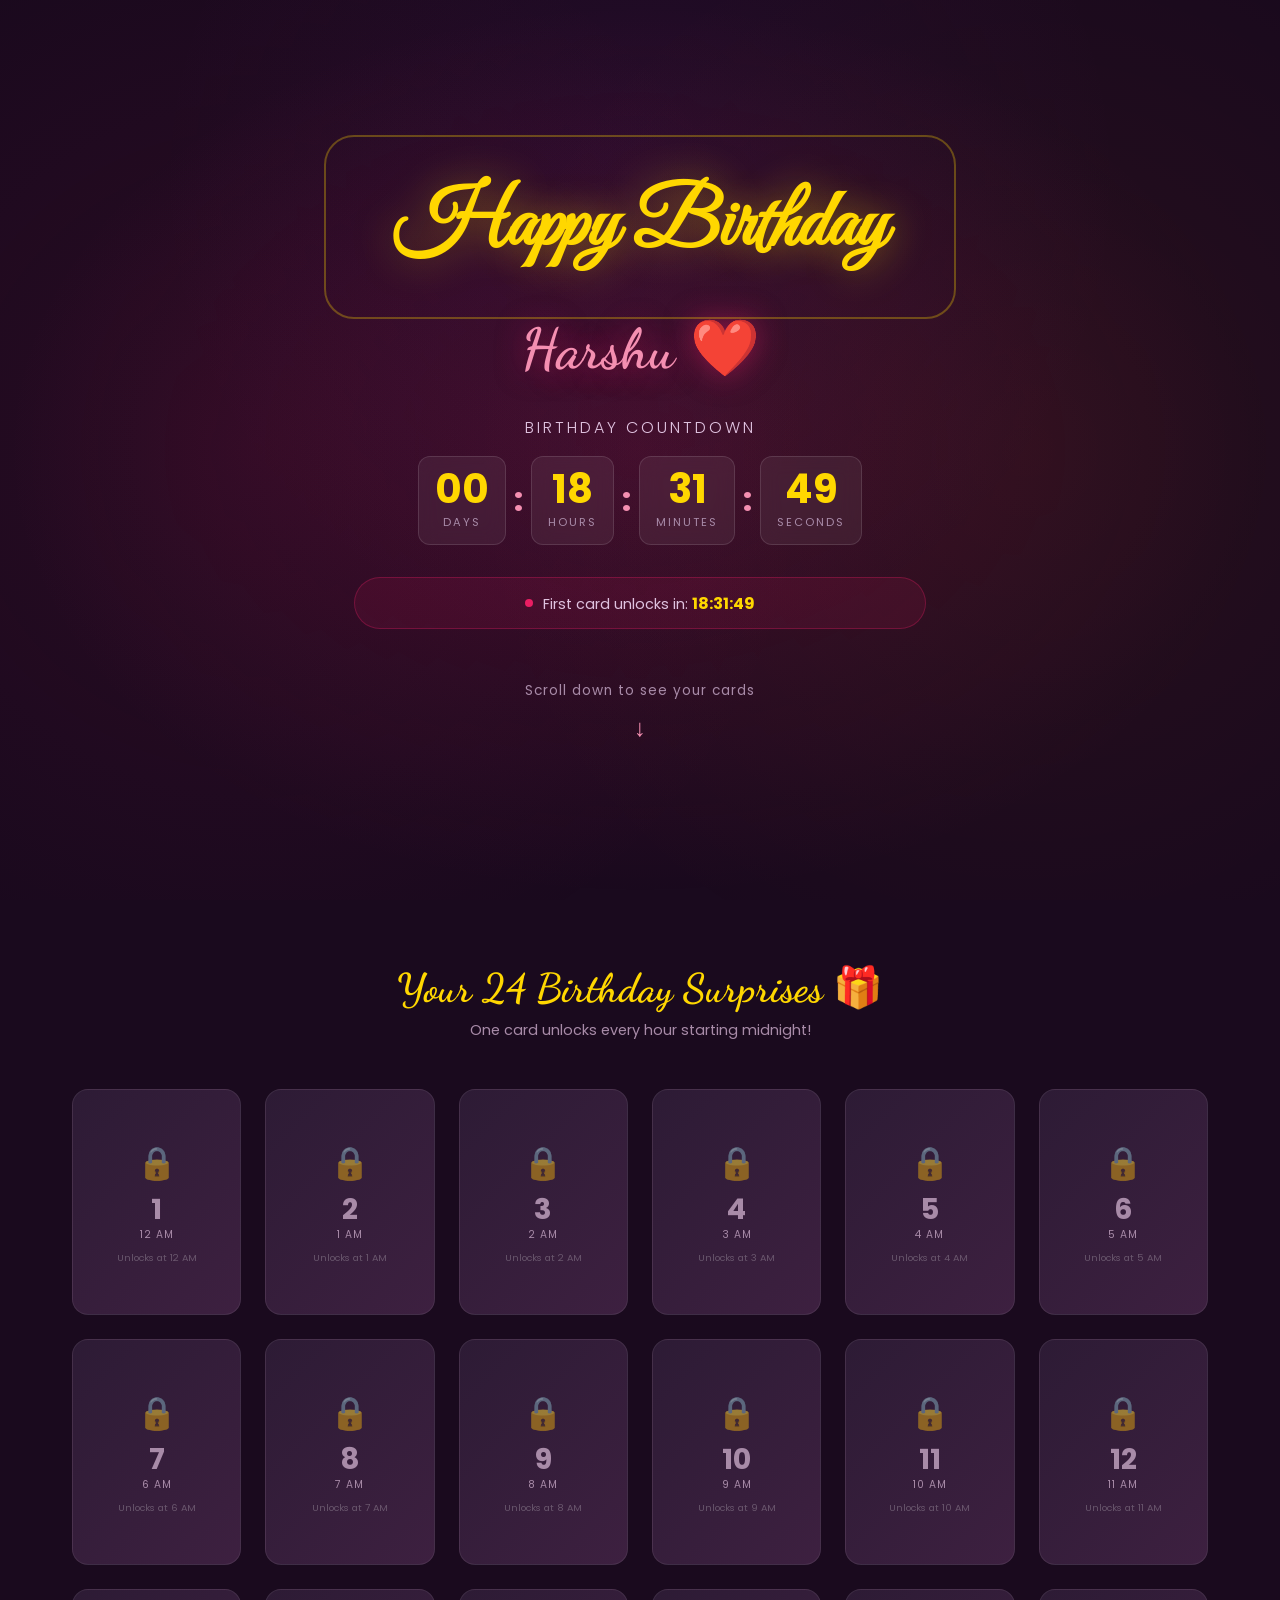
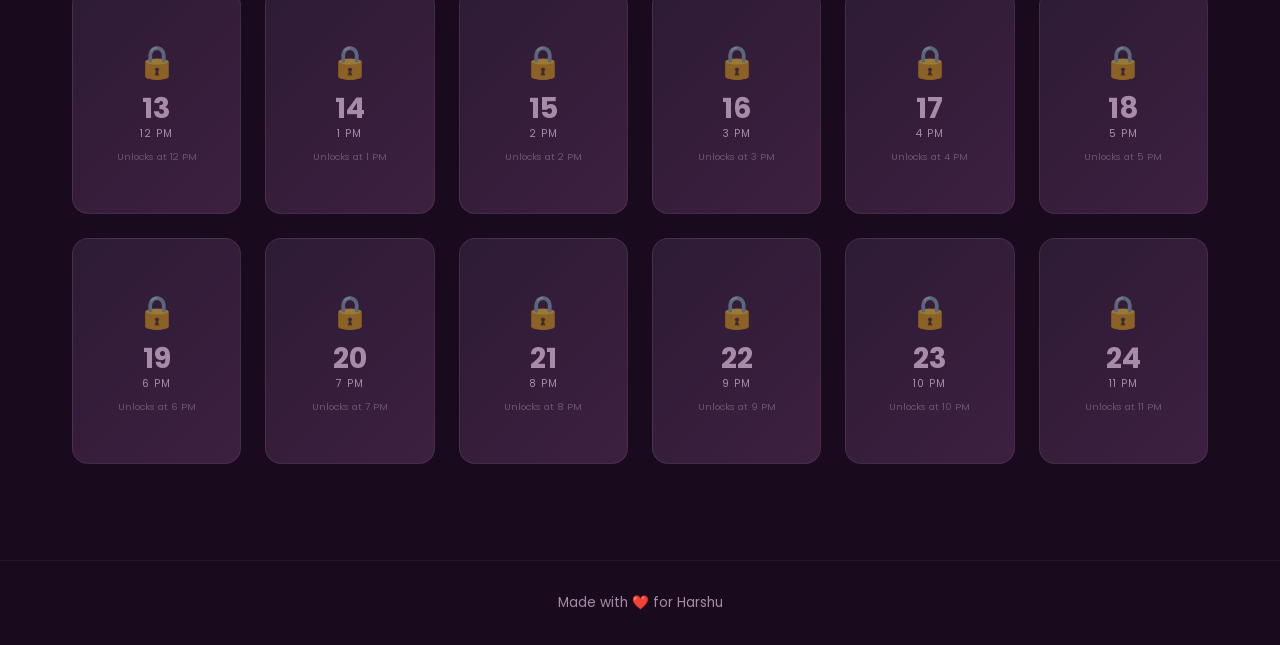
==== index.html @ 5696af91 "Add files via upload" ====
<!DOCTYPE html>
<html lang="en">
<head>
    <meta charset="UTF-8">
    <meta name="viewport" content="width=device-width, initial-scale=1.0">
    <title>Happy Birthday Harshu ❤️</title>
    <link rel="stylesheet" href="style.css">
    <link href="https://fonts.googleapis.com/css2?family=Dancing+Script:wght@400;700&family=Poppins:wght@300;400;500;600;700&family=Great+Vibes&display=swap" rel="stylesheet">
</head>
<body>
    <!-- Floating Hearts Background -->
    <div class="hearts-bg" id="heartsBg"></div>

    <!-- Confetti Canvas -->
    <canvas id="confettiCanvas"></canvas>

    <!-- Hero Section -->
    <section class="hero" id="heroSection">
        <div class="hero-content">
            <div class="sparkle-ring">
                <h1 class="birthday-title" id="birthdayTitle">Happy Birthday</h1>
            </div>
            <h2 class="birthday-name" id="birthdayName">Harshu ❤️</h2>
            <div class="countdown-wrapper" id="countdownWrapper">
                <p class="countdown-label" id="countdownLabel">Birthday Countdown</p>
                <div class="countdown-timer" id="countdownTimer">
                    <div class="time-block">
                        <span class="time-value" id="countDays">00</span>
                        <span class="time-unit">Days</span>
                    </div>
                    <div class="time-separator">:</div>
                    <div class="time-block">
                        <span class="time-value" id="countHours">00</span>
                        <span class="time-unit">Hours</span>
                    </div>
                    <div class="time-separator">:</div>
                    <div class="time-block">
                        <span class="time-value" id="countMinutes">00</span>
                        <span class="time-unit">Minutes</span>
                    </div>
                    <div class="time-separator">:</div>
                    <div class="time-block">
                        <span class="time-value" id="countSeconds">00</span>
                        <span class="time-unit">Seconds</span>
                    </div>
                </div>
            </div>
            <!-- Next Card Timer -->
            <div class="next-card-timer" id="nextCardTimer">
                <div class="pulse-dot"></div>
                <span id="nextCardText">Next card unlocks in: <strong id="nextCardTime">--:--:--</strong></span>
            </div>
            <div class="scroll-hint" id="scrollHint">
                <span>Scroll down to see your cards</span>
                <div class="scroll-arrow">↓</div>
            </div>
        </div>
    </section>

    <!-- Cards Section -->
    <section class="cards-section" id="cardsSection">
        <h2 class="section-title">Your 24 Birthday Surprises 🎁</h2>
        <p class="section-subtitle">One card unlocks every hour starting midnight!</p>
        <div class="cards-grid" id="cardsGrid">
            <!-- Cards will be generated by JS -->
        </div>
    </section>

    <!-- Card Modal -->
    <div class="modal-overlay" id="cardModal">
        <div class="modal-content">
            <button class="modal-close" id="modalClose">&times;</button>
            <div class="modal-card-number" id="modalCardNumber">Card #1</div>
            <h2 class="modal-title" id="modalTitle">Card Title</h2>
            <p class="modal-message" id="modalMessage">Card Message</p>
            <div class="modal-media" id="modalMedia">
                <!-- Media content will be injected here -->
            </div>
            <div class="modal-hearts"></div>
        </div>
    </div>

    <!-- Admin Access Button (hidden, triple-click on footer) -->
    <footer class="site-footer" id="siteFooter">
        <p>Made with ❤️ for <span id="footerName">Harshu</span></p>
        <div class="admin-trigger" id="adminTrigger" title="Triple-click for admin"></div>
    </footer>

    <script src="script.js"></script>
</body>
</html>
---- style.css ----
/* ============================================
   Harshu Birthday Website - Stylesheet
   ============================================ */

/* CSS Variables */
:root {
    --primary: #e91e63;
    --primary-light: #f48fb1;
    --primary-dark: #c2185b;
    --accent: #ff6f00;
    --accent-light: #ffab40;
    --gold: #ffd700;
    --bg-dark: #1a0a1e;
    --bg-medium: #2d1b35;
    --bg-card: rgba(45, 27, 53, 0.85);
    --bg-card-hover: rgba(60, 35, 70, 0.95);
    --text-primary: #fff;
    --text-secondary: #e0c3e0;
    --text-muted: #a88ba8;
    --glass: rgba(255, 255, 255, 0.06);
    --glass-border: rgba(255, 255, 255, 0.12);
    --shadow-glow: 0 0 30px rgba(233, 30, 99, 0.3);
    --card-radius: 16px;
    --transition: all 0.4s cubic-bezier(0.4, 0, 0.2, 1);
}

/* Reset & Base */
*, *::before, *::after {
    margin: 0;
    padding: 0;
    box-sizing: border-box;
}

html {
    scroll-behavior: smooth;
}

body {
    font-family: 'Poppins', sans-serif;
    background: var(--bg-dark);
    color: var(--text-primary);
    min-height: 100vh;
    overflow-x: hidden;
    position: relative;
}

/* ============================================
   Floating Hearts Background
   ============================================ */
.hearts-bg {
    position: fixed;
    top: 0;
    left: 0;
    width: 100%;
    height: 100%;
    pointer-events: none;
    z-index: 0;
    overflow: hidden;
}

.heart-float {
    position: absolute;
    font-size: var(--size, 20px);
    opacity: var(--opacity, 0.15);
    animation: floatUp var(--duration, 8s) linear infinite;
    animation-delay: var(--delay, 0s);
    left: var(--left, 50%);
    bottom: -40px;
    filter: blur(0.5px);
}

@keyframes floatUp {
    0% {
        transform: translateY(0) rotate(0deg) scale(1);
        opacity: var(--opacity, 0.15);
    }
    50% {
        opacity: calc(var(--opacity, 0.15) * 1.5);
    }
    100% {
        transform: translateY(-110vh) rotate(360deg) scale(0.5);
        opacity: 0;
    }
}

/* ============================================
   Confetti Canvas
   ============================================ */
#confettiCanvas {
    position: fixed;
    top: 0;
    left: 0;
    width: 100%;
    height: 100%;
    pointer-events: none;
    z-index: 9999;
}

/* ============================================
   Hero Section
   ============================================ */
.hero {
    position: relative;
    min-height: 100vh;
    display: flex;
    align-items: center;
    justify-content: center;
    text-align: center;
    z-index: 1;
    padding: 2rem;
    background: radial-gradient(ellipse at center, rgba(233, 30, 99, 0.15) 0%, transparent 70%);
}

.hero::before {
    content: '';
    position: absolute;
    top: 0;
    left: 0;
    right: 0;
    bottom: 0;
    background: 
        radial-gradient(circle at 20% 50%, rgba(233, 30, 99, 0.08) 0%, transparent 50%),
        radial-gradient(circle at 80% 50%, rgba(255, 111, 0, 0.06) 0%, transparent 50%),
        radial-gradient(circle at 50% 20%, rgba(156, 39, 176, 0.08) 0%, transparent 50%);
    z-index: -1;
}

.hero-content {
    max-width: 700px;
    animation: fadeInUp 1s ease-out;
}

@keyframes fadeInUp {
    from { opacity: 0; transform: translateY(40px); }
    to { opacity: 1; transform: translateY(0); }
}

/* Sparkle Ring around Title */
.sparkle-ring {
    position: relative;
    display: inline-block;
    margin-bottom: 1rem;
}

.sparkle-ring::before {
    content: '';
    position: absolute;
    top: -20px;
    left: -30px;
    right: -30px;
    bottom: -20px;
    border: 2px solid rgba(255, 215, 0, 0.3);
    border-radius: 30px;
    animation: sparklePulse 3s ease-in-out infinite;
}

@keyframes sparklePulse {
    0%, 100% { border-color: rgba(255, 215, 0, 0.2); box-shadow: 0 0 10px rgba(255, 215, 0, 0.1); }
    50% { border-color: rgba(255, 215, 0, 0.5); box-shadow: 0 0 30px rgba(255, 215, 0, 0.2); }
}

.birthday-title {
    font-family: 'Great Vibes', cursive;
    font-size: clamp(2.5rem, 8vw, 5rem);
    color: var(--gold);
    text-shadow: 0 0 40px rgba(255, 215, 0, 0.4);
    line-height: 1.2;
    padding: 0.3em 0.5em;
}

.birthday-name {
    font-family: 'Dancing Script', cursive;
    font-size: clamp(2rem, 6vw, 3.5rem);
    color: var(--primary-light);
    text-shadow: 0 0 30px rgba(233, 30, 99, 0.5);
    margin-bottom: 2rem;
    animation: nameGlow 2s ease-in-out infinite alternate;
}

@keyframes nameGlow {
    from { text-shadow: 0 0 20px rgba(233, 30, 99, 0.3); }
    to { text-shadow: 0 0 40px rgba(233, 30, 99, 0.6), 0 0 80px rgba(233, 30, 99, 0.2); }
}

/* ============================================
   Countdown Timer
   ============================================ */
.countdown-wrapper {
    margin: 2rem 0;
}

.countdown-label {
    font-size: 1rem;
    color: var(--text-secondary);
    margin-bottom: 1rem;
    text-transform: uppercase;
    letter-spacing: 3px;
    font-weight: 300;
}

.countdown-timer {
    display: flex;
    align-items: center;
    justify-content: center;
    gap: 0.5rem;
}

.time-block {
    display: flex;
    flex-direction: column;
    align-items: center;
    background: var(--glass);
    border: 1px solid var(--glass-border);
    border-radius: 12px;
    padding: 0.8rem 1rem;
    min-width: 70px;
    backdrop-filter: blur(10px);
}

.time-value {
    font-size: clamp(1.5rem, 4vw, 2.5rem);
    font-weight: 700;
    color: var(--gold);
    line-height: 1;
}

.time-unit {
    font-size: 0.7rem;
    color: var(--text-muted);
    text-transform: uppercase;
    letter-spacing: 2px;
    margin-top: 0.3rem;
}

.time-separator {
    font-size: 2rem;
    font-weight: 700;
    color: var(--primary-light);
    animation: blinkColon 1s step-end infinite;
}

@keyframes blinkColon {
    0%, 100% { opacity: 1; }
    50% { opacity: 0.3; }
}

/* Next Card Timer */
.next-card-timer {
    display: flex;
    align-items: center;
    justify-content: center;
    gap: 0.6rem;
    margin-top: 1.5rem;
    padding: 0.8rem 1.5rem;
    background: rgba(233, 30, 99, 0.1);
    border: 1px solid rgba(233, 30, 99, 0.3);
    border-radius: 50px;
    font-size: 0.9rem;
    color: var(--text-secondary);
    animation: pulseGlow 2s ease-in-out infinite;
}

.next-card-timer strong {
    color: var(--gold);
    font-size: 1rem;
}

.pulse-dot {
    width: 8px;
    height: 8px;
    border-radius: 50%;
    background: var(--primary);
    animation: pulseDot 1.5s ease-in-out infinite;
}

@keyframes pulseDot {
    0%, 100% { transform: scale(1); opacity: 1; }
    50% { transform: scale(1.5); opacity: 0.5; }
}

@keyframes pulseGlow {
    0%, 100% { box-shadow: 0 0 10px rgba(233, 30, 99, 0.1); }
    50% { box-shadow: 0 0 25px rgba(233, 30, 99, 0.2); }
}

/* Scroll Hint */
.scroll-hint {
    margin-top: 3rem;
    animation: bounceDown 2s ease-in-out infinite;
}

.scroll-hint span {
    font-size: 0.85rem;
    color: var(--text-muted);
    letter-spacing: 1px;
}

.scroll-arrow {
    font-size: 1.5rem;
    color: var(--primary-light);
    margin-top: 0.5rem;
}

@keyframes bounceDown {
    0%, 100% { transform: translateY(0); }
    50% { transform: translateY(10px); }
}

/* ============================================
   Cards Section
   ============================================ */
.cards-section {
    position: relative;
    z-index: 1;
    padding: 4rem 2rem 6rem;
    max-width: 1200px;
    margin: 0 auto;
}

.section-title {
    font-family: 'Dancing Script', cursive;
    font-size: clamp(1.8rem, 5vw, 2.5rem);
    text-align: center;
    color: var(--gold);
    margin-bottom: 0.5rem;
}

.section-subtitle {
    text-align: center;
    color: var(--text-muted);
    font-size: 0.9rem;
    margin-bottom: 3rem;
}

.cards-grid {
    display: grid;
    grid-template-columns: repeat(auto-fill, minmax(160px, 1fr));
    gap: 1.2rem;
}

@media (min-width: 768px) {
    .cards-grid {
        grid-template-columns: repeat(6, 1fr);
        gap: 1.5rem;
    }
}

@media (max-width: 480px) {
    .cards-grid {
        grid-template-columns: repeat(3, 1fr);
        gap: 0.8rem;
    }
}

/* ============================================
   Individual Card
   ============================================ */
.birthday-card {
    position: relative;
    aspect-ratio: 3 / 4;
    border-radius: var(--card-radius);
    cursor: pointer;
    transition: var(--transition);
    overflow: hidden;
    perspective: 1000px;
}

.birthday-card:hover {
    transform: translateY(-5px);
    box-shadow: var(--shadow-glow);
}

/* Locked Card */
.card-locked {
    background: linear-gradient(135deg, var(--bg-medium) 0%, #3d2040 100%);
    border: 1px solid rgba(255, 255, 255, 0.08);
}

.card-locked .card-front {
    display: flex;
    flex-direction: column;
    align-items: center;
    justify-content: center;
    height: 100%;
    padding: 1rem;
    text-align: center;
}

.card-lock-icon {
    font-size: 2rem;
    margin-bottom: 0.5rem;
    opacity: 0.5;
    animation: lockWiggle 3s ease-in-out infinite;
}

@keyframes lockWiggle {
    0%, 100% { transform: rotate(0); }
    25% { transform: rotate(-3deg); }
    75% { transform: rotate(3deg); }
}

.card-number {
    font-size: 1.8rem;
    font-weight: 700;
    color: var(--text-muted);
    line-height: 1;
}

.card-number-label {
    font-size: 0.65rem;
    color: var(--text-muted);
    text-transform: uppercase;
    letter-spacing: 1px;
    margin-top: 0.2rem;
}

.card-unlock-time {
    font-size: 0.6rem;
    color: rgba(255, 255, 255, 0.25);
    margin-top: 0.5rem;
}

/* Locked shimmer */
.card-locked::after {
    content: '';
    position: absolute;
    top: 0;
    left: -100%;
    width: 100%;
    height: 100%;
    background: linear-gradient(90deg, transparent, rgba(255, 255, 255, 0.03), transparent);
    animation: shimmer 4s infinite;
}

@keyframes shimmer {
    0% { left: -100%; }
    100% { left: 100%; }
}

/* Unlocked Card */
.card-unlocked {
    background: linear-gradient(135deg, var(--primary-dark) 0%, #e91e63 50%, var(--accent) 100%);
    border: 1px solid rgba(255, 215, 0, 0.3);
    box-shadow: 0 0 20px rgba(233, 30, 99, 0.3);
    animation: cardGlow 2s ease-in-out infinite alternate;
}

.card-unlocked:hover {
    box-shadow: 0 0 40px rgba(233, 30, 99, 0.5);
}

@keyframes cardGlow {
    from { box-shadow: 0 0 15px rgba(233, 30, 99, 0.2); }
    to { box-shadow: 0 0 25px rgba(233, 30, 99, 0.4); }
}

.card-unlocked .card-front {
    display: flex;
    flex-direction: column;
    align-items: center;
    justify-content: center;
    height: 100%;
    padding: 1rem;
    text-align: center;
}

.card-unlocked .card-number {
    color: #fff;
    text-shadow: 0 0 10px rgba(255, 255, 255, 0.5);
}

.card-unlocked .card-number-label {
    color: rgba(255, 255, 255, 0.8);
}

.card-open-icon {
    font-size: 1.5rem;
    margin-top: 0.5rem;
    animation: giftBounce 1.5s ease-in-out infinite;
}

@keyframes giftBounce {
    0%, 100% { transform: scale(1); }
    50% { transform: scale(1.2); }
}

.card-title-preview {
    font-size: 0.65rem;
    color: rgba(255, 255, 255, 0.9);
    margin-top: 0.4rem;
    font-weight: 500;
    max-width: 100%;
    overflow: hidden;
    text-overflow: ellipsis;
    white-space: nowrap;
}

/* Recently Unlocked - special animation */
.card-just-unlocked {
    animation: unlockBurst 1s ease-out;
}

@keyframes unlockBurst {
    0% { transform: scale(1); }
    30% { transform: scale(1.15); }
    60% { transform: scale(0.95); }
    100% { transform: scale(1); }
}

/* ============================================
   Card Modal
   ============================================ */
.modal-overlay {
    position: fixed;
    top: 0;
    left: 0;
    width: 100%;
    height: 100%;
    background: rgba(0, 0, 0, 0.85);
    backdrop-filter: blur(8px);
    z-index: 1000;
    display: flex;
    align-items: center;
    justify-content: center;
    padding: 1.5rem;
    opacity: 0;
    visibility: hidden;
    transition: all 0.4s ease;
}

.modal-overlay.active {
    opacity: 1;
    visibility: visible;
}

.modal-content {
    background: linear-gradient(145deg, #2d1b35 0%, #1a0a1e 100%);
    border: 1px solid rgba(233, 30, 99, 0.3);
    border-radius: 24px;
    padding: 2.5rem;
    max-width: 550px;
    width: 100%;
    max-height: 90vh;
    overflow-y: auto;
    position: relative;
    transform: scale(0.8) translateY(30px);
    transition: transform 0.4s cubic-bezier(0.34, 1.56, 0.64, 1);
    box-shadow: 0 0 60px rgba(233, 30, 99, 0.3);
}

.modal-overlay.active .modal-content {
    transform: scale(1) translateY(0);
}

.modal-close {
    position: absolute;
    top: 1rem;
    right: 1rem;
    background: rgba(255, 255, 255, 0.1);
    border: none;
    color: #fff;
    font-size: 1.5rem;
    width: 40px;
    height: 40px;
    border-radius: 50%;
    cursor: pointer;
    transition: var(--transition);
    display: flex;
    align-items: center;
    justify-content: center;
}

.modal-close:hover {
    background: rgba(233, 30, 99, 0.5);
    transform: rotate(90deg);
}

.modal-card-number {
    font-size: 0.8rem;
    color: var(--primary-light);
    text-transform: uppercase;
    letter-spacing: 2px;
    margin-bottom: 0.5rem;
}

.modal-title {
    font-family: 'Dancing Script', cursive;
    font-size: clamp(1.8rem, 4vw, 2.5rem);
    color: var(--gold);
    margin-bottom: 1rem;
    line-height: 1.3;
}

.modal-message {
    font-size: 1rem;
    color: var(--text-secondary);
    line-height: 1.8;
    margin-bottom: 1.5rem;
    white-space: pre-wrap;
}

.modal-media {
    width: 100%;
    margin-bottom: 1rem;
}

/* Media Containers */
.media-container {
    width: 100%;
    border-radius: 12px;
    overflow: hidden;
    background: rgba(0, 0, 0, 0.3);
    border: 1px solid rgba(255, 255, 255, 0.08);
}

/* Photo */
.media-img {
    width: 100%;
    display: block;
    border-radius: 12px;
    object-fit: contain;
    max-height: 400px;
    background: #000;
}

/* Iframe (video + audio embed) */
.media-iframe {
    width: 100%;
    aspect-ratio: 16/9;
    border: none;
    border-radius: 12px;
    display: block;
}

/* Audio embed wrapper — shorter aspect ratio for audio */
.audio-embed-wrapper {
    width: 100%;
    aspect-ratio: 4/1;
    min-height: 120px;
    overflow: hidden;
    border-radius: 12px;
}

.audio-embed-wrapper .media-iframe {
    width: 100%;
    height: 100%;
    aspect-ratio: unset;
}

/* Native audio player */
.media-audio {
    width: 100%;
    border-radius: 12px;
    outline: none;
    display: block;
    padding: 1rem;
}

/* Native video player */
.media-video {
    width: 100%;
    border-radius: 12px;
    display: block;
}

/* Open link fallback */
.media-open-link {
    display: inline-flex;
    align-items: center;
    gap: 0.3rem;
    padding: 0.5rem 1rem;
    margin: 0.75rem 0 0.25rem;
    font-size: 0.8rem;
    color: var(--primary-light);
    text-decoration: none;
    border: 1px solid rgba(233, 30, 99, 0.3);
    border-radius: 8px;
    transition: var(--transition);
    background: rgba(233, 30, 99, 0.05);
}

.media-open-link:hover {
    background: rgba(233, 30, 99, 0.15);
    border-color: var(--primary);
    color: #fff;
}

/* Media fallback */
.media-fallback {
    padding: 1.5rem;
    text-align: center;
    color: var(--text-muted);
    border: 1px dashed rgba(255, 255, 255, 0.15);
    border-radius: 12px;
    background: rgba(0, 0, 0, 0.2);
}

.media-fallback p {
    margin-bottom: 0.75rem;
    font-size: 0.9rem;
}

.modal-hearts {
    position: absolute;
    top: 0;
    left: 0;
    width: 100%;
    height: 100%;
    pointer-events: none;
    overflow: hidden;
}

/* ============================================
   Footer
   ============================================ */
.site-footer {
    position: relative;
    z-index: 1;
    text-align: center;
    padding: 2rem;
    color: var(--text-muted);
    font-size: 0.85rem;
    border-top: 1px solid rgba(255, 255, 255, 0.05);
}

.admin-trigger {
    position: absolute;
    bottom: 0;
    right: 2rem;
    width: 30px;
    height: 30px;
    cursor: default;
}

/* ============================================
   Scrollbar Styling
   ============================================ */
::-webkit-scrollbar {
    width: 8px;
}

::-webkit-scrollbar-track {
    background: var(--bg-dark);
}

::-webkit-scrollbar-thumb {
    background: var(--primary-dark);
    border-radius: 4px;
}

::-webkit-scrollbar-thumb:hover {
    background: var(--primary);
}

/* ============================================
   Media Queries
   ============================================ */
@media (max-width: 600px) {
    .hero-content {
        padding: 0;
    }
    
    .time-block {
        min-width: 55px;
        padding: 0.6rem 0.5rem;
    }
    
    .time-value {
        font-size: 1.3rem;
    }
    
    .time-separator {
        font-size: 1.5rem;
    }
    
    .countdown-timer {
        gap: 0.3rem;
    }
    
    .modal-content {
        padding: 1.5rem;
        border-radius: 16px;
    }
    
    .birthday-card {
        aspect-ratio: 5 / 6;
    }
    
    .card-lock-icon {
        font-size: 1.5rem;
    }
    
    .card-number {
        font-size: 1.3rem;
    }
}

/* ============================================
   Celebration Mode (All unlocked)
   ============================================ */
.celebration .hero::after {
    content: '';
    position: absolute;
    top: 0;
    left: 0;
    width: 100%;
    height: 100%;
    background: radial-gradient(circle, rgba(255, 215, 0, 0.1) 0%, transparent 70%);
    animation: celebrationPulse 2s ease-in-out infinite;
}

@keyframes celebrationPulse {
    0%, 100% { opacity: 0.5; }
    50% { opacity: 1; }
}

/* ============================================
   Utility Classes
   ============================================ */
.hidden {
    display: none !important;
}

.fade-in {
    animation: fadeIn 0.6s ease-out forwards;
}

@keyframes fadeIn {
    from { opacity: 0; }
    to { opacity: 1; }
}

/* Media type badges on cards */
.media-badge {
    position: absolute;
    top: 8px;
    right: 8px;
    font-size: 0.85rem;
    background: rgba(0, 0, 0, 0.4);
    padding: 2px 6px;
    border-radius: 6px;
    z-index: 2;
}
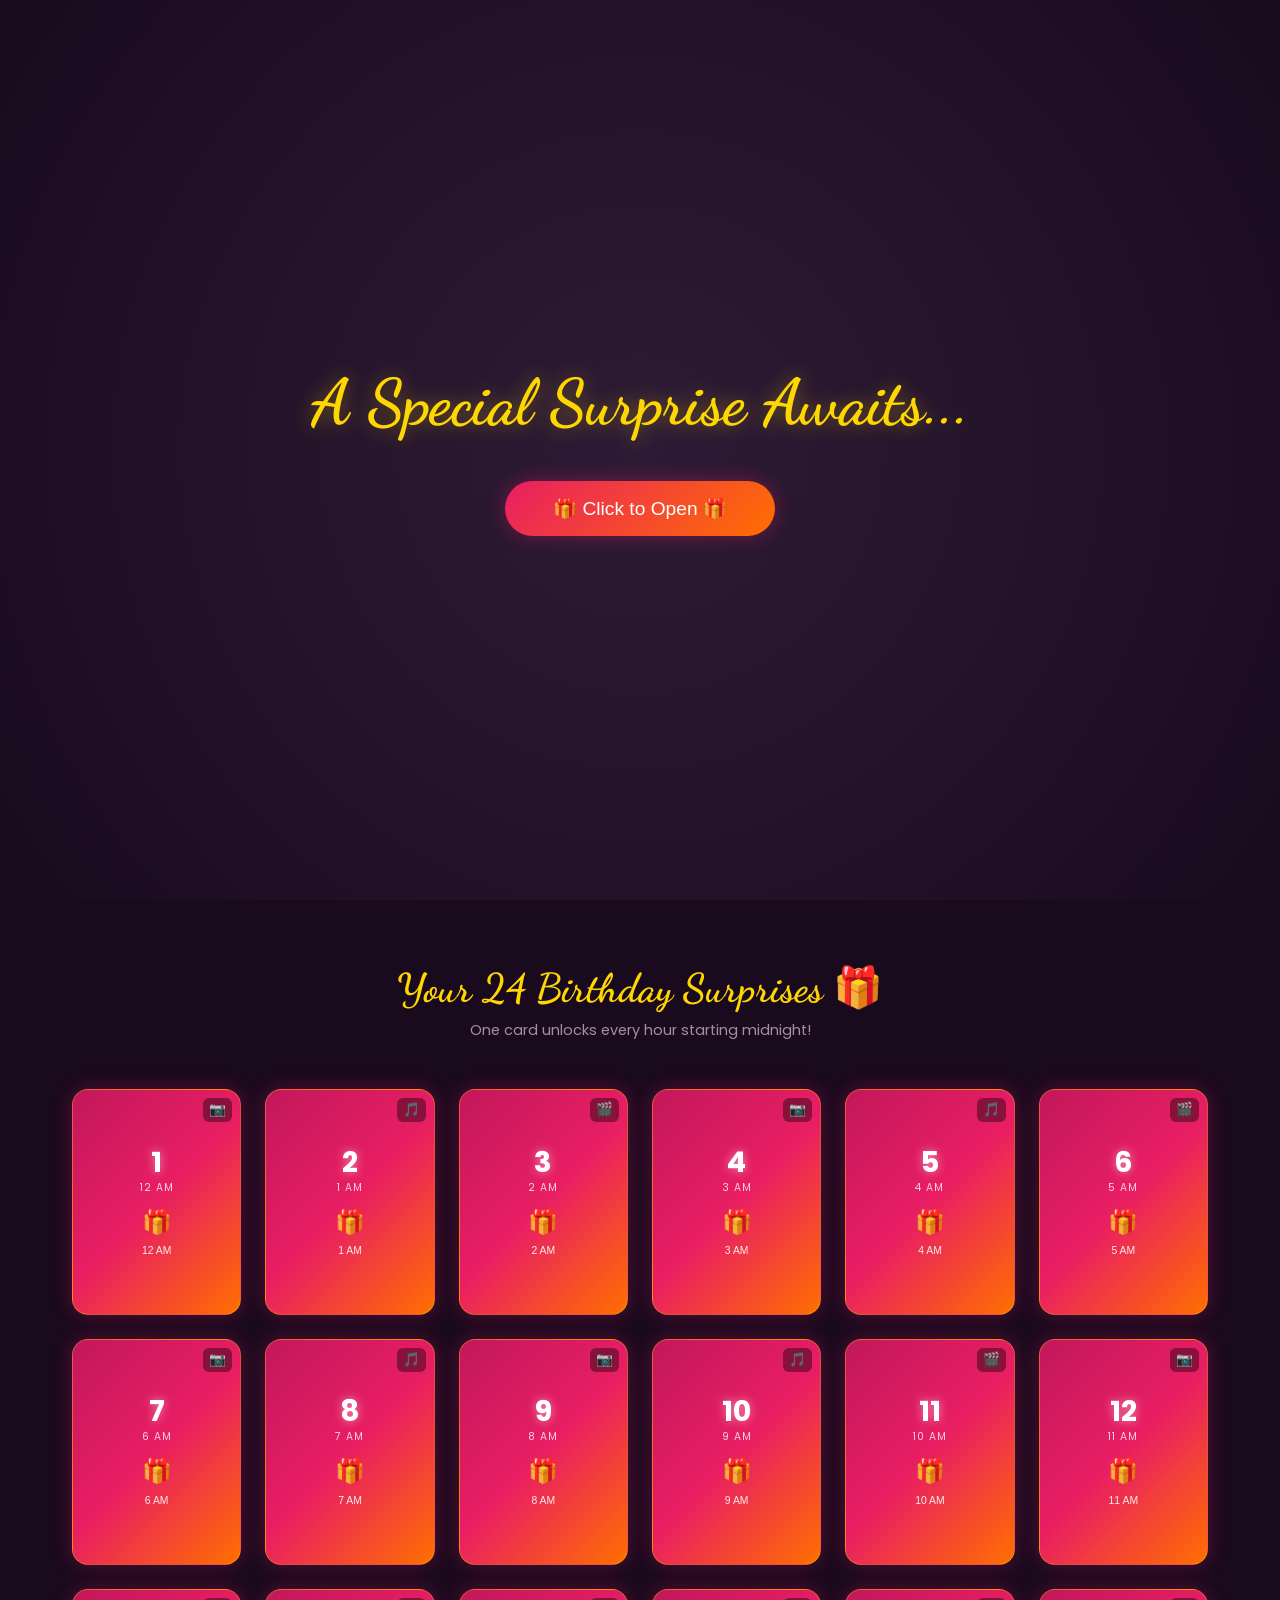
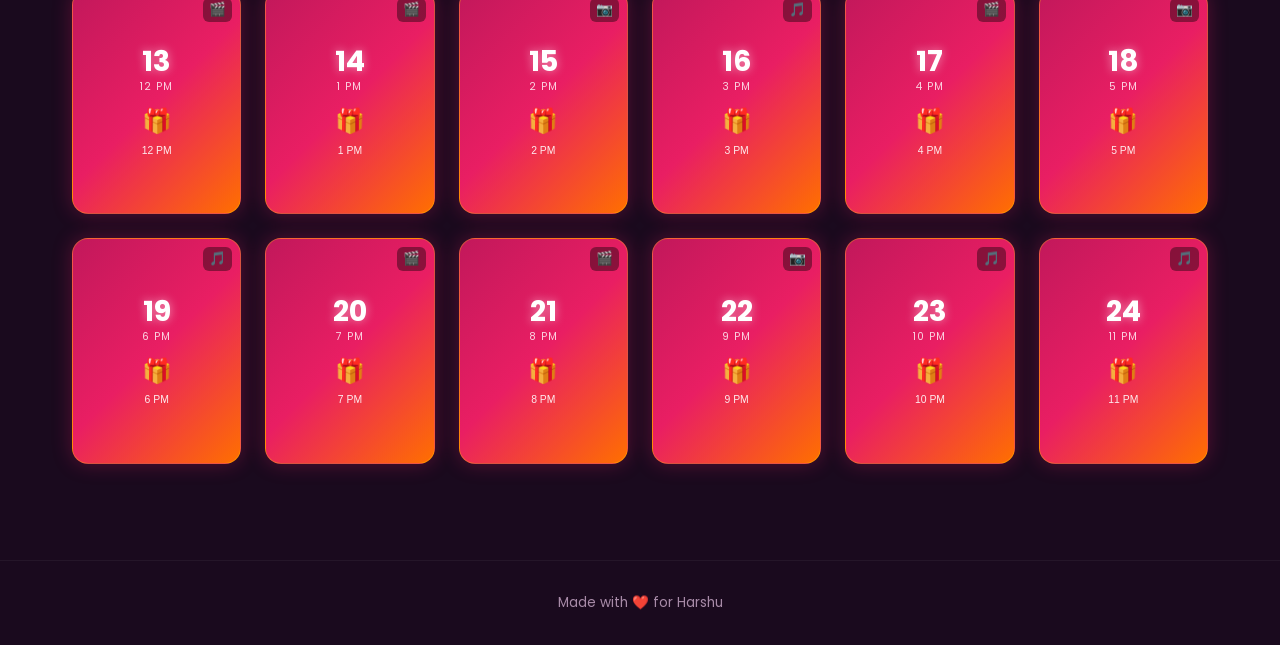
==== commit df56042f: "background music" ====
--- a/index.html
+++ b/index.html
@@ -8,6 +8,16 @@
     <link href="https://fonts.googleapis.com/css2?family=Dancing+Script:wght@400;700&family=Poppins:wght@300;400;500;600;700&family=Great+Vibes&display=swap" rel="stylesheet">
 </head>
 <body>
+    <div id="enterScreen" class="enter-screen">
+        <div class="enter-content">
+            <h1>A Special Surprise Awaits...</h1>
+            <button id="enterBtn" class="btn btn-primary btn-large">🎁 Click to Open 🎁</button>
+        </div>
+    </div>
+    
+    <audio id="bgMusic" loop>
+        <source src="background-song.mp3" type="audio/mpeg">
+    </audio>
     <!-- Floating Hearts Background -->
     <div class="hearts-bg" id="heartsBg"></div>
 
--- a/style.css
+++ b/style.css
@@ -23,6 +23,105 @@
     --card-radius: 16px;
     --transition: all 0.4s cubic-bezier(0.4, 0, 0.2, 1);
 }
+/* ============================================
+   Enter Screen Overlay (Animated)
+   ============================================ */
+.enter-screen {
+    position: fixed;
+    top: 0;
+    left: 0;
+    width: 100%;
+    height: 100%;
+    /* A deep, rich gradient background */
+    background: radial-gradient(circle at center, var(--bg-medium) 0%, var(--bg-dark) 100%);
+    z-index: 99999;
+    display: flex;
+    align-items: center;
+    justify-content: center;
+    text-align: center;
+    /* The transition when they click the button */
+    transition: opacity 0.8s ease, visibility 0.8s ease, transform 0.8s ease;
+}
+
+.enter-content {
+    /* Slide up and fade in when the page first loads */
+    animation: slideUpFade 1.2s ease-out forwards;
+}
+
+.enter-content h1 {
+    font-family: 'Dancing Script', cursive;
+    color: var(--gold);
+    font-size: clamp(2.5rem, 6vw, 4rem);
+    margin-bottom: 2.5rem;
+    text-shadow: 0 0 20px rgba(255, 215, 0, 0.4);
+    /* Gentle floating animation */
+    animation: floatText 3s ease-in-out infinite;
+}
+
+#enterBtn {
+    font-size: 1.2rem;
+    padding: 1rem 3rem;
+    border-radius: 50px;
+    background: linear-gradient(135deg, var(--primary), var(--accent));
+    border: none;
+    color: white;
+    box-shadow: 0 0 20px rgba(233, 30, 99, 0.4);
+    /* Inviting pulse animation */
+    animation: pulseButton 2s infinite;
+    transition: transform 0.3s ease, box-shadow 0.3s ease;
+}
+
+#enterBtn:hover {
+    transform: scale(1.05) translateY(-2px);
+    box-shadow: 0 10px 30px rgba(233, 30, 99, 0.6);
+    animation: none; /* Stop pulsing when hovered */
+}
+
+/* Class added via JavaScript to hide the screen */
+.enter-screen.hidden-overlay {
+    opacity: 0;
+    visibility: hidden;
+    transform: scale(1.1); /* Creates a 'dive in' zoom effect */
+}
+
+/* --- Keyframes for Animations --- */
+
+@keyframes slideUpFade {
+    from {
+        opacity: 0;
+        transform: translateY(30px);
+    }
+    to {
+        opacity: 1;
+        transform: translateY(0);
+    }
+}
+
+@keyframes floatText {
+    0%, 100% {
+        transform: translateY(0);
+        text-shadow: 0 0 20px rgba(255, 215, 0, 0.4);
+    }
+    50% {
+        transform: translateY(-10px);
+        text-shadow: 0 0 35px rgba(255, 215, 0, 0.8);
+    }
+}
+
+@keyframes pulseButton {
+    0% {
+        box-shadow: 0 0 0 0 rgba(233, 30, 99, 0.7);
+        transform: scale(1);
+    }
+    70% {
+        box-shadow: 0 0 0 15px rgba(233, 30, 99, 0);
+        transform: scale(1.02);
+    }
+    100% {
+        box-shadow: 0 0 0 0 rgba(233, 30, 99, 0);
+        transform: scale(1);
+    }
+}
 
 /* Reset & Base */
 *, *::before, *::after {
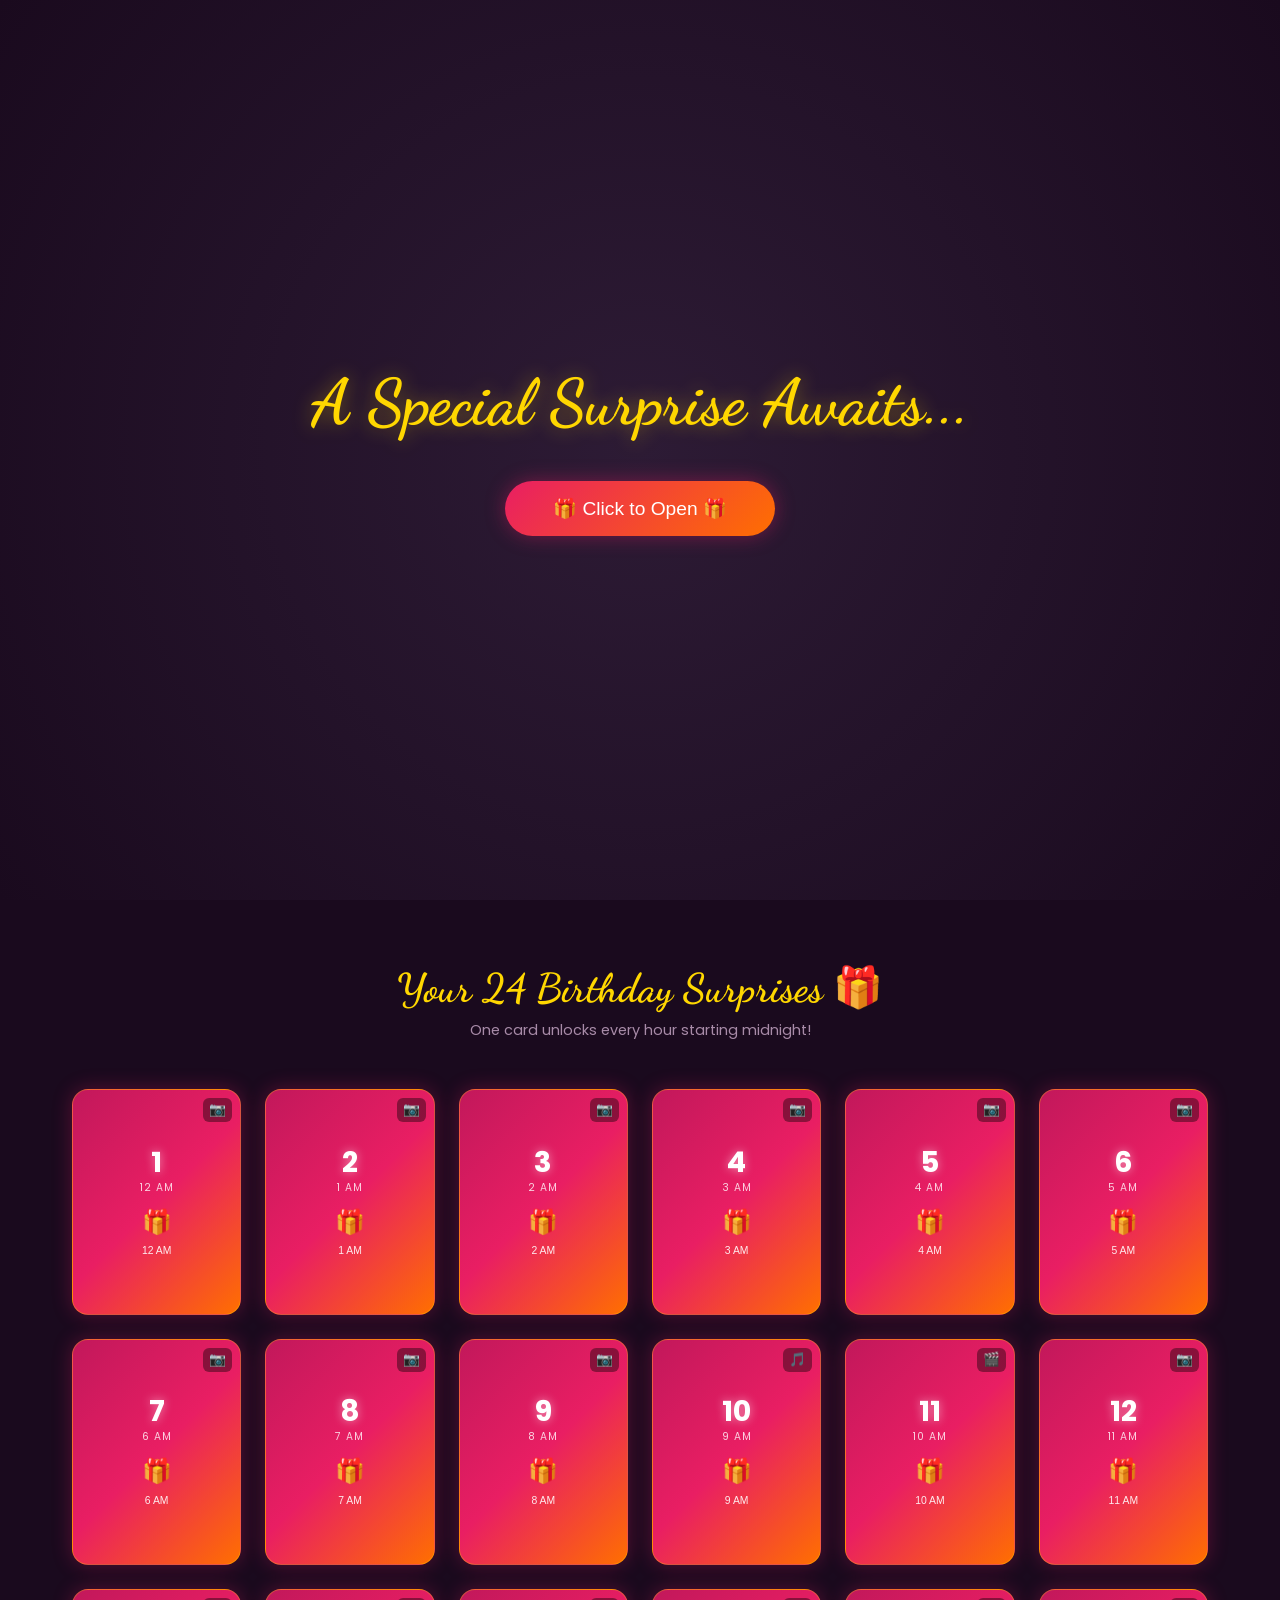
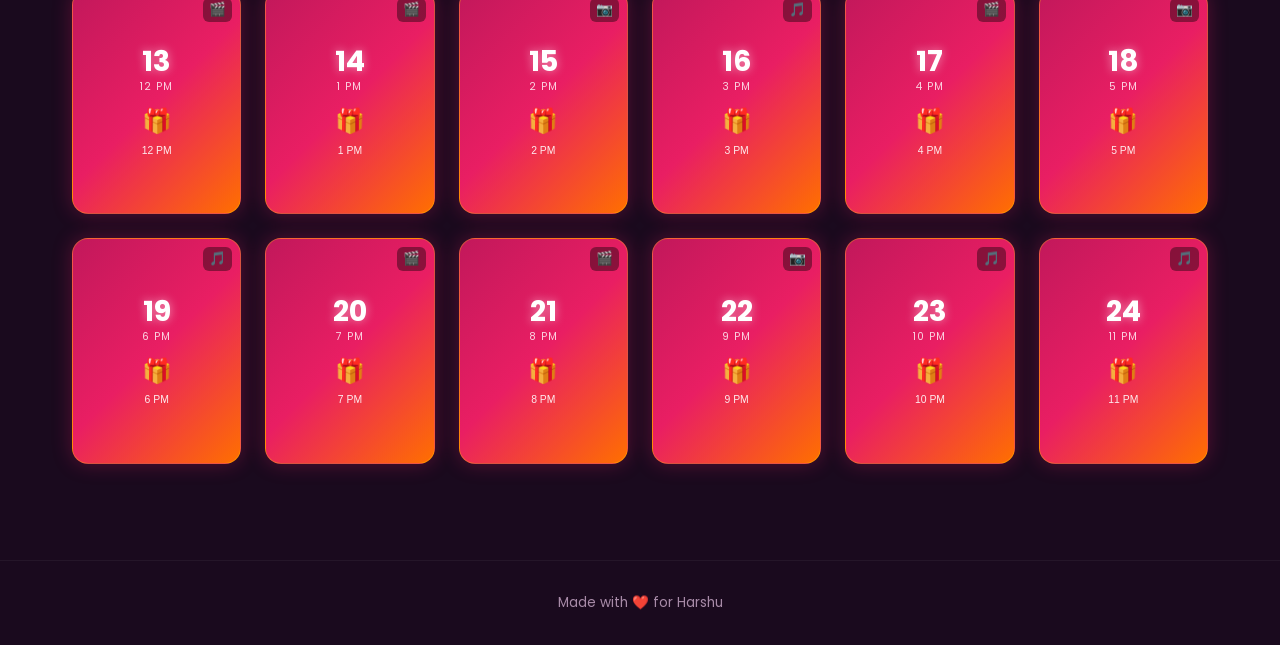
==== commit b250eca2: "lock before date fix" ====
--- a/index.html
+++ b/index.html
@@ -11,7 +11,15 @@
     <div id="enterScreen" class="enter-screen">
         <div class="enter-content">
             <h1>A Special Surprise Awaits...</h1>
-            <button id="enterBtn" class="btn btn-primary btn-large">🎁 Click to Open 🎁</button>
+            
+            <div id="enterTimer" class="enter-timer hidden">
+                <span id="entDays">00</span>d : 
+                <span id="entHours">00</span>h : 
+                <span id="entMinutes">00</span>m : 
+                <span id="entSeconds">00</span>s
+            </div>
+
+            <button id="enterBtn" class="btn btn-primary btn-large">🔒 Loading...</button>
         </div>
     </div>
     
--- a/style.css
+++ b/style.css
@@ -940,3 +940,35 @@
     border-radius: 6px;
     z-index: 2;
 }
+
+/* ============================================
+   Enter Screen Timer & Locked Button
+   ============================================ */
+.enter-timer {
+    font-size: 1.2rem;
+    color: var(--text-secondary);
+    margin-bottom: 2rem;
+    font-family: 'Poppins', monospace;
+    letter-spacing: 2px;
+    background: rgba(0, 0, 0, 0.3);
+    padding: 0.8rem 1.5rem;
+    border-radius: 12px;
+    border: 1px solid rgba(255, 255, 255, 0.1);
+    display: inline-block;
+}
+
+.enter-timer.hidden {
+    display: none;
+}
+
+/* When the button is locked */
+#enterBtn:disabled {
+    background: var(--bg-surface);
+    color: var(--text-muted);
+    box-shadow: none;
+    cursor: not-allowed;
+    animation: none;
+    transform: none;
+    border: 1px solid var(--border);
+    opacity: 0.7;
+}
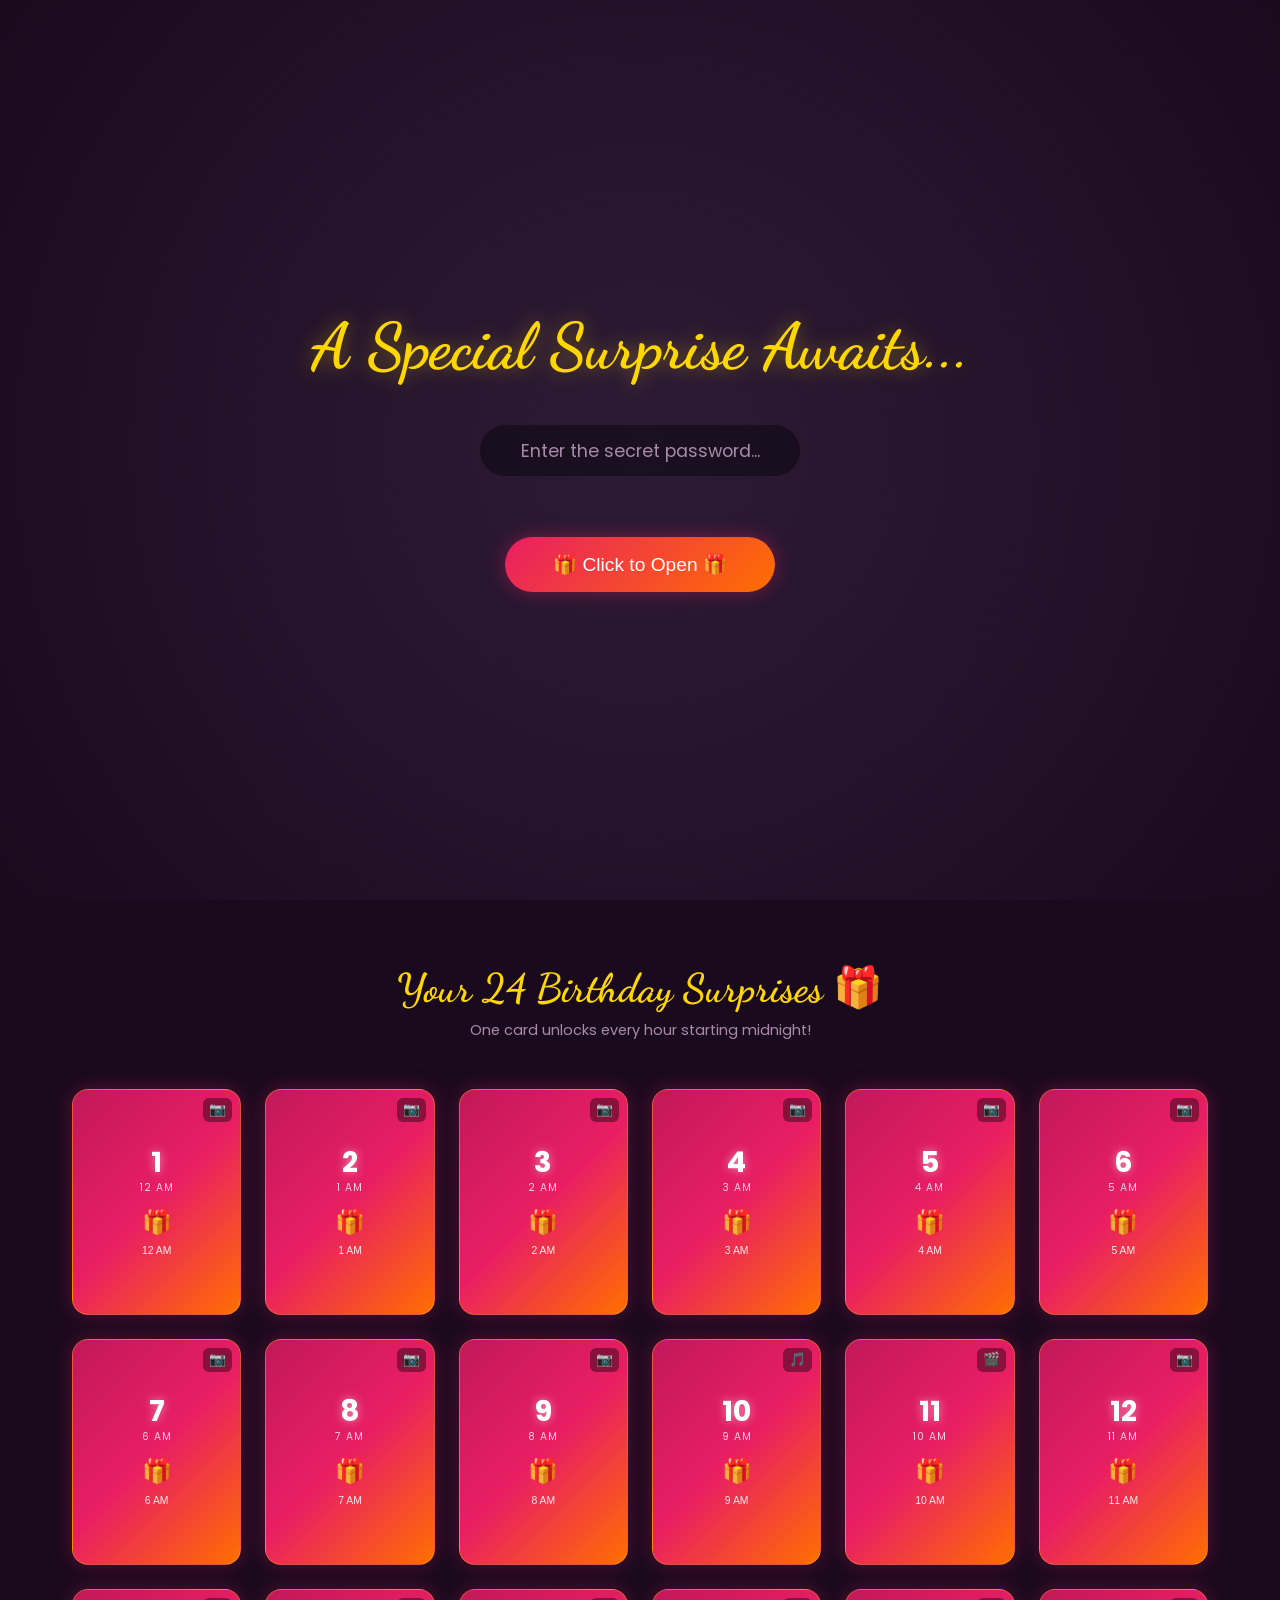
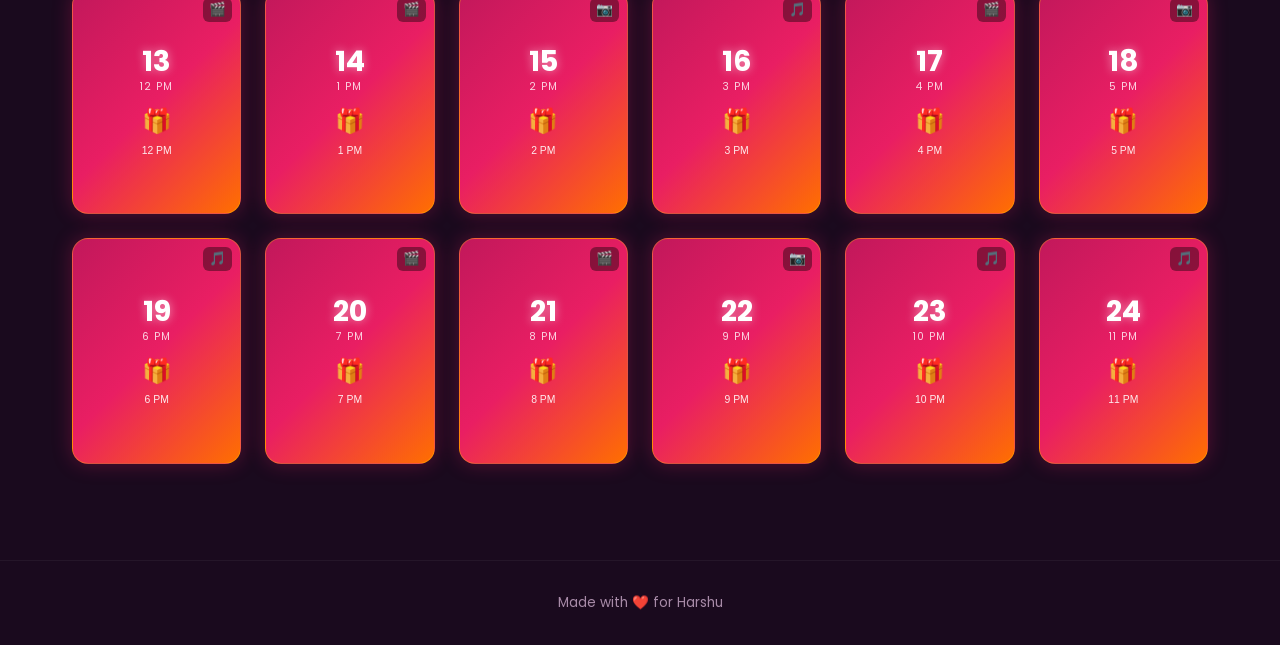
==== commit 90eeca0a: "password layer" ====
--- a/index.html
+++ b/index.html
@@ -17,6 +17,11 @@
                 <span id="entHours">00</span>h : 
                 <span id="entMinutes">00</span>m : 
                 <span id="entSeconds">00</span>s
+            </div>
+
+            <div id="passwordSection" class="password-section hidden">
+                <input type="password" id="secretPassword" placeholder="Enter the secret password..." class="password-input" autocomplete="off">
+                <p id="passwordMsg" class="password-msg"></p>
             </div>
 
             <button id="enterBtn" class="btn btn-primary btn-large">🔒 Loading...</button>
--- a/style.css
+++ b/style.css
@@ -971,4 +971,51 @@
     transform: none;
     border: 1px solid var(--border);
     opacity: 0.7;
+}
+
+/* ============================================
+   Password Section
+   ============================================ */
+.password-section {
+    margin-bottom: 1.5rem;
+    animation: fadeIn 0.8s ease-out;
+}
+
+.password-section.hidden {
+    display: none;
+}
+
+.password-input {
+    padding: 0.8rem 1.5rem;
+    font-size: 1.1rem;
+    border-radius: 50px;
+    border: 1px solid var(--border);
+    background: rgba(0, 0, 0, 0.4);
+    color: white;
+    outline: none;
+    text-align: center;
+    width: 100%;
+    max-width: 320px;
+    transition: var(--transition);
+    font-family: 'Poppins', sans-serif;
+    letter-spacing: 1px;
+}
+
+.password-input:focus {
+    border-color: var(--primary-light);
+    box-shadow: 0 0 15px rgba(233, 30, 99, 0.3);
+}
+
+.password-input::placeholder {
+    color: var(--text-muted);
+    letter-spacing: 0px;
+}
+
+.password-msg {
+    margin-top: 0.8rem;
+    font-size: 1rem;
+    font-weight: 500;
+    min-height: 24px;
+    transition: color 0.3s ease;
+    text-shadow: 0 2px 4px rgba(0,0,0,0.5);
 }
